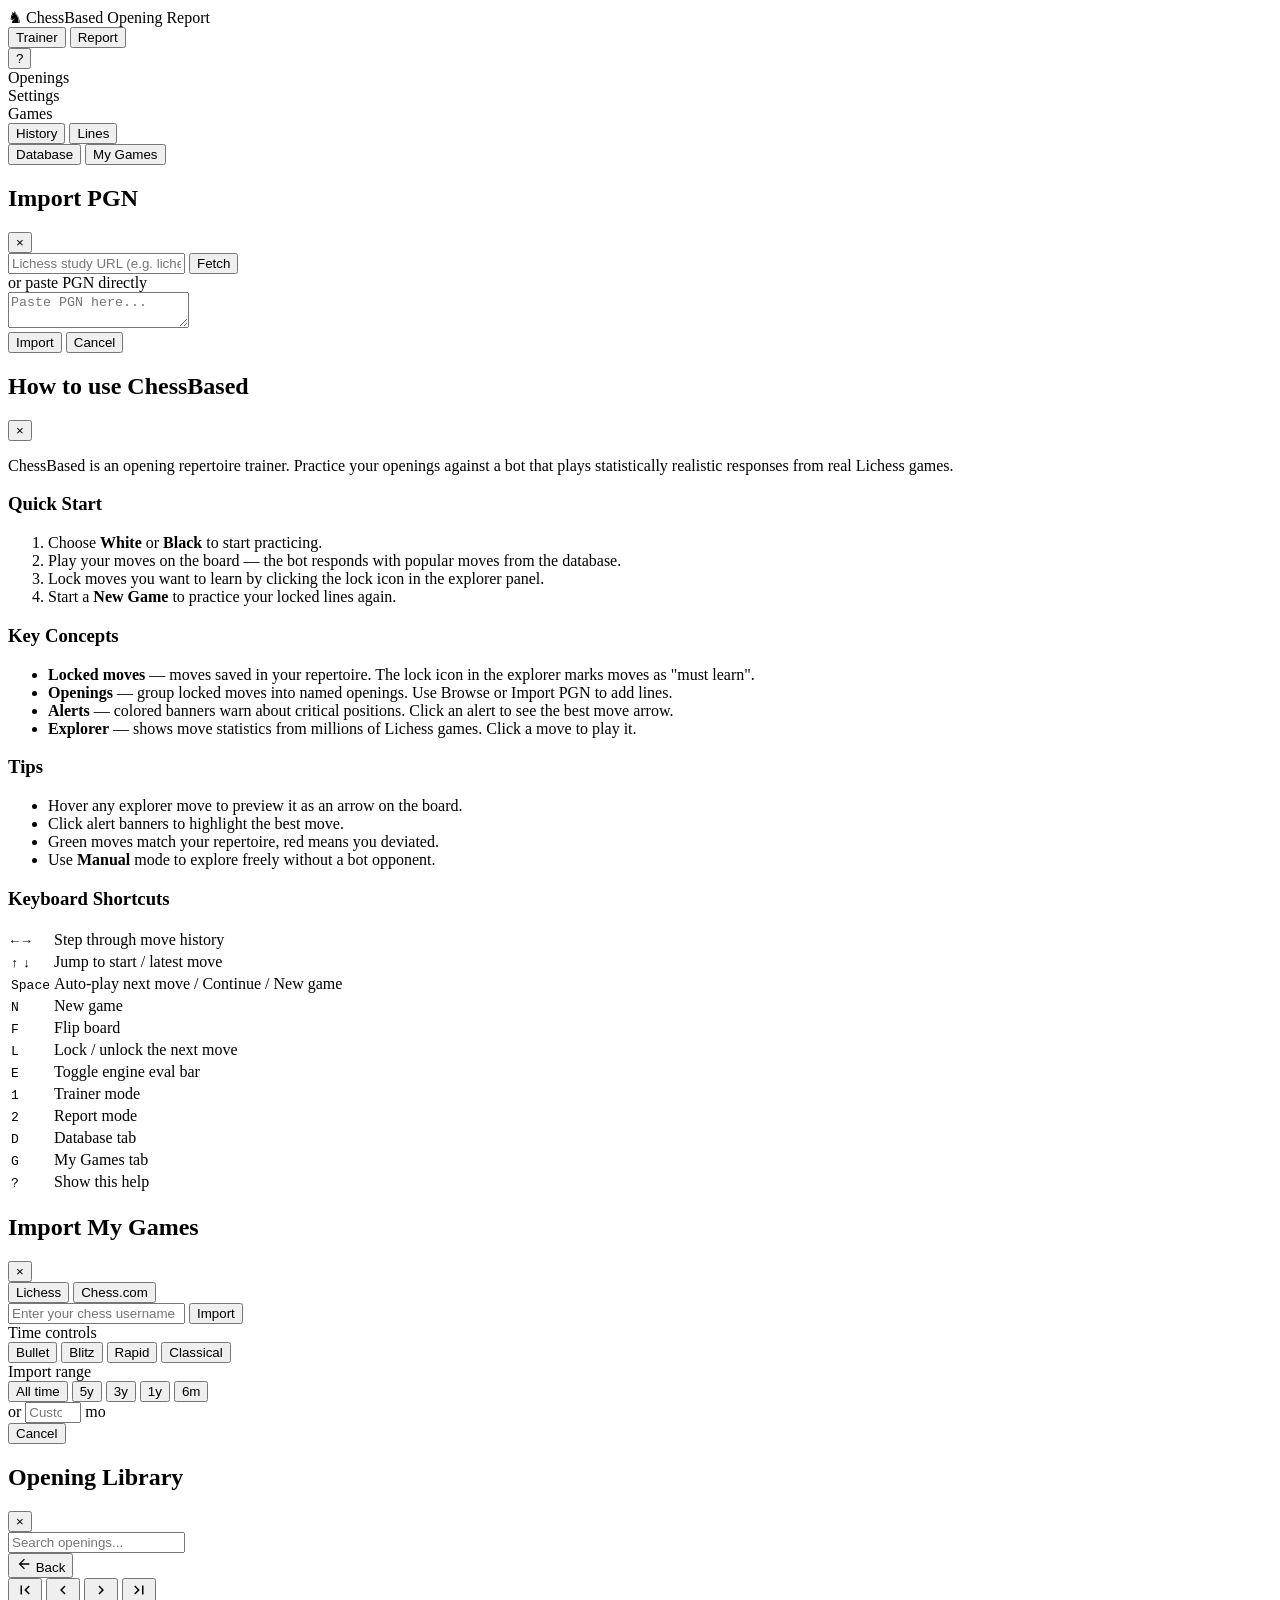
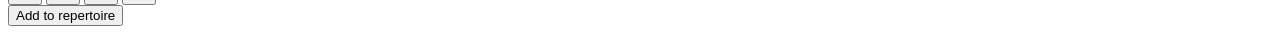
==== index.html @ 5a02ddf1 "Add tab navigation with mode morphing and centralized keyboard handling - Add top nav bar with Train" ====
<!DOCTYPE html>
<html lang="en">
<head>
  <meta charset="UTF-8" />
  <meta name="viewport" content="width=device-width, initial-scale=1.0, viewport-fit=cover" />
  <title>ChessBased — Opening Trainer</title>
  <link rel="icon" href="data:image/svg+xml,<svg xmlns='http://www.w3.org/2000/svg' viewBox='0 0 32 32'><rect width='32' height='32' rx='6' fill='%231a1a2e'/><text x='16' y='23' font-size='20' text-anchor='middle' fill='%23c9a84c'>♞</text></svg>" />
  <link rel="preconnect" href="https://fonts.googleapis.com" />
  <link rel="preconnect" href="https://fonts.gstatic.com" crossorigin />
  <link href="https://fonts.googleapis.com/css2?family=DM+Sans:ital,wght@0,400;0,500;0,600;0,700;1,400&family=JetBrains+Mono:wght@400;500;600;700&family=Playfair+Display:wght@600;700&display=swap" rel="stylesheet" />
</head>
<body>
  <div id="app" class="mode-trainer">
    <div id="app-nav">
      <div class="app-nav-brand">&#9822; ChessBased <span class="app-nav-brand-subtitle">Opening Report</span></div>
      <div class="app-nav-tabs" role="tablist">
        <button class="app-nav-tab selected" data-mode="trainer">Trainer</button>
        <button class="app-nav-tab" data-mode="report">Report</button>
        <div class="app-nav-indicator"></div>
      </div>
      <div class="app-nav-actions">
        <button id="nav-help-btn" class="btn icon" data-tooltip="Help &amp; shortcuts">?</button>
      </div>
    </div>
    <div id="app-content">
    <div id="left-sidebar">
      <div class="trainer-only">
        <div class="sidebar-section sidebar-section-openings">
          <div class="sidebar-section-header">Openings</div>
          <div id="system-picker"></div>
          <div id="repertoire-actions"></div>
        </div>
        <div class="sidebar-section">
          <div class="sidebar-section-header">Settings</div>
          <div id="config-inline"></div>
        </div>
        <div class="sidebar-section sidebar-section-games">
          <div id="games-section-header" class="sidebar-section-header">Games</div>
          <div id="recent-games-container"></div>
        </div>
      </div>
      <div id="report-page" class="report-page report-only"></div>
    </div>
    <div id="board-column">
      <div id="board-row">
        <div id="eval-bar">
          <div id="eval-fill"></div>
          <div id="eval-label"></div>
        </div>
        <div id="board"></div>
      </div>
      <div id="board-opening-label"></div>
      <div id="board-scroll">
        <div id="controls"></div>
        <div id="alert-banner"></div>
        <div id="history-toolbar">
          <div id="history-lines-toggle" class="segment-picker">
            <button class="segment-btn selected" data-history-lines-view="history" type="button">History</button>
            <button class="segment-btn" data-history-lines-view="lines" type="button">Lines</button>
          </div>
          <div id="move-actions"></div>
        </div>
        <div id="history-lines-body">
          <div id="moves"></div>
          <div id="opening-lines" class="hidden">
            <div id="opening-lines-pgn"></div>
          </div>
        </div>
      </div>
      <div id="report-board-controls" class="report-only"></div>
      <div id="mobile-tabs"></div>
      <div id="mobile-panel-moves" class="mobile-panel"></div>
      <div id="mobile-panel-explorer" class="mobile-panel"></div>
      <div id="mobile-panel-repertoire" class="mobile-panel"></div>
    </div>
    <div id="right-sidebar">
      <div class="trainer-only">
        <div id="status"></div>
        <div id="engine-lines" class="hidden"></div>
        <div id="sidebar-tabs" class="segment-picker">
          <button class="segment-btn selected" data-tab="database">Database</button>
          <button class="segment-btn" data-tab="personal">My Games</button>
        </div>
        <div id="tab-explorer" class="tab-panel">
          <div id="explorer-moves"></div>
        </div>
      </div>
      <div id="report-detail" class="report-only"></div>
    </div>
    </div>
    <div id="pgn-modal-overlay" class="drawer-overlay hidden"></div>
    <div id="pgn-modal" class="pgn-modal hidden">
      <div class="pgn-modal-header">
        <h2>Import PGN</h2>
        <button id="pgn-modal-close" class="btn icon ghost">&times;</button>
      </div>
      <div class="pgn-modal-body">
        <div class="study-url-row">
          <input id="study-url-input" type="text" placeholder="Lichess study URL (e.g. lichess.org/study/abc123)" />
          <button id="study-fetch-btn" class="btn btn-primary">Fetch</button>
        </div>
        <div class="pgn-separator"><span>or paste PGN directly</span></div>
        <textarea id="pgn-textarea" placeholder="Paste PGN here...&#10;&#10;Example:&#10;1. e4 e5 2. Nf3 Nc6 3. Bb5 a6"></textarea>
        <div id="pgn-result" class="pgn-result"></div>
        <div class="pgn-modal-actions">
          <button id="pgn-import-btn" class="btn btn-primary">Import</button>
          <button id="pgn-cancel-btn" class="btn">Cancel</button>
        </div>
      </div>
    </div>
    <div id="help-overlay" class="drawer-overlay hidden"></div>
    <div id="help-modal" class="help-modal hidden">
      <div class="help-modal-header">
        <h2>How to use ChessBased</h2>
        <button id="help-close" class="btn icon ghost">&times;</button>
      </div>
      <div class="help-modal-body">
        <p>ChessBased is an opening repertoire trainer. Practice your openings against a bot that plays statistically realistic responses from real Lichess games.</p>

        <h3>Quick Start</h3>
        <ol>
          <li>Choose <b>White</b> or <b>Black</b> to start practicing.</li>
          <li>Play your moves on the board &mdash; the bot responds with popular moves from the database.</li>
          <li>Lock moves you want to learn by clicking the lock icon in the explorer panel.</li>
          <li>Start a <b>New Game</b> to practice your locked lines again.</li>
        </ol>

        <h3>Key Concepts</h3>
        <ul>
          <li><b>Locked moves</b> &mdash; moves saved in your repertoire. The lock icon in the explorer marks moves as "must learn".</li>
          <li><b>Openings</b> &mdash; group locked moves into named openings. Use Browse or Import PGN to add lines.</li>
          <li><b>Alerts</b> &mdash; colored banners warn about critical positions. Click an alert to see the best move arrow.</li>
          <li><b>Explorer</b> &mdash; shows move statistics from millions of Lichess games. Click a move to play it.</li>
        </ul>

        <h3>Tips</h3>
        <ul>
          <li>Hover any explorer move to preview it as an arrow on the board.</li>
          <li>Click alert banners to highlight the best move.</li>
          <li><span class="help-color" style="background:var(--opportunity)"></span>Green moves match your repertoire, <span class="help-color" style="background:var(--danger)"></span>red means you deviated.</li>
          <li>Use <b>Manual</b> mode to explore freely without a bot opponent.</li>
        </ul>

        <h3>Keyboard Shortcuts</h3>
        <table class="help-shortcuts">
          <tr><td><kbd>&larr;</kbd> <kbd>&rarr;</kbd></td><td>Step through move history</td></tr>
          <tr><td><kbd>&uarr;</kbd> <kbd>&darr;</kbd></td><td>Jump to start / latest move</td></tr>
          <tr><td><kbd>Space</kbd></td><td>Auto-play next move / Continue / New game</td></tr>
          <tr><td><kbd>N</kbd></td><td>New game</td></tr>
          <tr><td><kbd>F</kbd></td><td>Flip board</td></tr>
          <tr><td><kbd>L</kbd></td><td>Lock / unlock the next move</td></tr>
          <tr><td><kbd>E</kbd></td><td>Toggle engine eval bar</td></tr>
          <tr><td><kbd>1</kbd></td><td>Trainer mode</td></tr>
          <tr><td><kbd>2</kbd></td><td>Report mode</td></tr>
          <tr><td><kbd>D</kbd></td><td>Database tab</td></tr>
          <tr><td><kbd>G</kbd></td><td>My Games tab</td></tr>
          <tr><td><kbd>?</kbd></td><td>Show this help</td></tr>
        </table>
      </div>
    </div>
    <div id="personal-import-overlay" class="drawer-overlay hidden"></div>
    <div id="personal-import-modal" class="pgn-modal hidden">
      <div class="pgn-modal-header">
        <h2>Import My Games</h2>
        <button id="personal-import-close" class="btn icon ghost">&times;</button>
      </div>
      <div class="pgn-modal-body">
        <div class="personal-platform-toggle">
          <div class="segment-picker">
            <button class="segment-btn selected" data-platform="lichess">Lichess</button>
            <button class="segment-btn" data-platform="chesscom">Chess.com</button>
          </div>
        </div>
        <div class="personal-username-row">
          <input id="personal-username" type="text" placeholder="Enter your chess username" autocomplete="off" data-1p-ignore />
          <button id="personal-import-btn" class="btn btn-primary">Import</button>
        </div>
        <div id="personal-filters" class="personal-filters">
          <div class="personal-filter-label">Time controls</div>
          <div class="chip-grid personal-speed-chips">
            <button class="chip selected" data-speed="bullet">Bullet</button>
            <button class="chip selected" data-speed="blitz">Blitz</button>
            <button class="chip selected" data-speed="rapid">Rapid</button>
            <button class="chip" data-speed="classical">Classical</button>
          </div>
        </div>
        <div id="personal-range-filters" class="personal-filters">
          <div class="personal-filter-label">Import range</div>
          <div class="import-range-row">
            <div class="segment-picker segment-sm import-range-picker">
              <button class="segment-btn selected" data-months="0">All time</button>
              <button class="segment-btn" data-months="60">5y</button>
              <button class="segment-btn" data-months="36">3y</button>
              <button class="segment-btn" data-months="12">1y</button>
              <button class="segment-btn" data-months="6">6m</button>
            </div>
            <span class="import-range-text">or</span>
            <input id="personal-months-input" type="number" min="1" max="999" placeholder="Custom" class="personal-months-input" />
            <span class="import-range-text">mo</span>
          </div>
        </div>
        <div id="personal-import-progress" class="personal-import-progress hidden">
          <div class="personal-progress-bar"><div class="personal-progress-fill"></div></div>
          <div class="personal-progress-text"></div>
          <button id="personal-import-cancel" class="btn">Cancel</button>
        </div>
        <div id="personal-import-result" class="pgn-result"></div>
      </div>
    </div>
    <div id="library-overlay" class="drawer-overlay hidden"></div>
    <div id="library-modal" class="library-modal hidden">
      <div class="library-modal-header">
        <h2>Opening Library</h2>
        <button id="library-close" class="btn icon ghost">&times;</button>
      </div>
      <div class="library-modal-body">
        <div id="library-list-area">
          <input id="library-search" type="text" placeholder="Search openings..." />
          <div id="library-results" class="library-results"></div>
          <div id="library-status" class="library-status"></div>
        </div>
        <div id="library-detail" class="library-detail hidden">
          <button id="library-detail-back" class="btn ghost">
            <svg viewBox="0 0 24 24" width="16" height="16"><path fill="currentColor" d="M20 11H7.83l5.59-5.59L12 4l-8 8 8 8 1.41-1.41L7.83 13H20v-2z"/></svg>
            Back
          </button>
          <div class="library-detail-title" id="library-detail-name"></div>
          <div class="library-detail-content">
            <div id="library-detail-board" class="library-detail-board"></div>
            <div class="library-detail-nav">
              <button id="library-detail-start" class="btn icon" title="Start">
                <svg viewBox="0 0 24 24" width="18" height="18"><path fill="currentColor" d="M18.41 16.59L13.82 12l4.59-4.59L17 6l-6 6 6 6zM6 6h2v12H6z"/></svg>
              </button>
              <button id="library-detail-prev" class="btn icon" title="Previous">
                <svg viewBox="0 0 24 24" width="18" height="18"><path fill="currentColor" d="M15.41 7.41L14 6l-6 6 6 6 1.41-1.41L10.83 12z"/></svg>
              </button>
              <span id="library-detail-counter" class="library-detail-counter"></span>
              <button id="library-detail-next" class="btn icon" title="Next">
                <svg viewBox="0 0 24 24" width="18" height="18"><path fill="currentColor" d="M10 6L8.59 7.41 13.17 12l-4.58 4.59L10 18l6-6z"/></svg>
              </button>
              <button id="library-detail-end" class="btn icon" title="End">
                <svg viewBox="0 0 24 24" width="18" height="18"><path fill="currentColor" d="M5.59 7.41L10.18 12l-4.59 4.59L7 18l6-6-6-6zM16 6h2v12h-2z"/></svg>
              </button>
            </div>
            <button id="library-detail-add" class="btn">Add to repertoire</button>
          </div>
        </div>
      </div>
    </div>
  </div>
  <script type="module" src="/src/main.ts"></script>
</body>
</html>
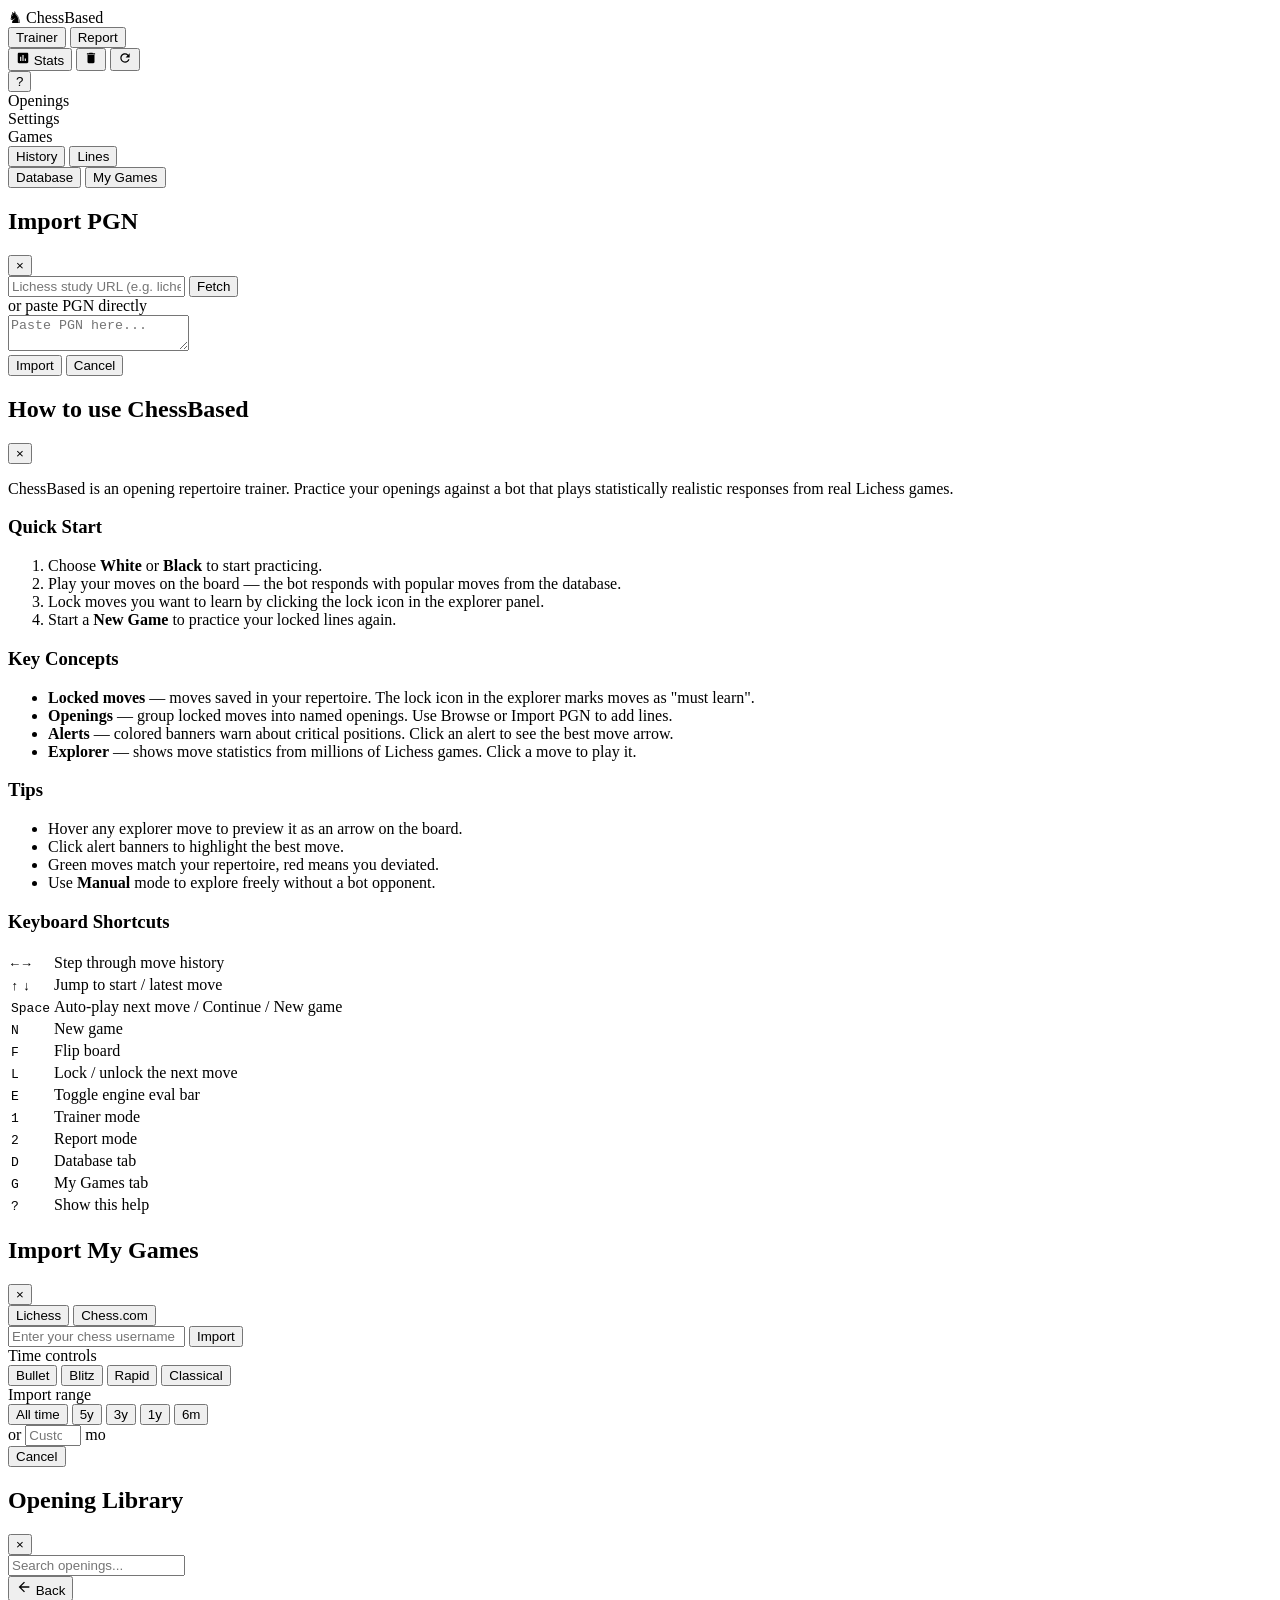
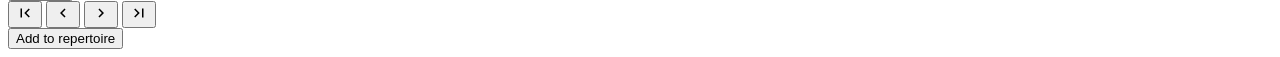
==== commit 486c16ce: "Collapsible report filters, topbar button refresh, and import all time controls - Report filter bar " ====
--- a/index.html
+++ b/index.html
@@ -12,13 +12,27 @@
 <body>
   <div id="app" class="mode-trainer">
     <div id="app-nav">
-      <div class="app-nav-brand">&#9822; ChessBased <span class="app-nav-brand-subtitle">Opening Report</span></div>
+      <div class="app-nav-brand">&#9822; ChessBased</div>
       <div class="app-nav-tabs" role="tablist">
         <button class="app-nav-tab selected" data-mode="trainer">Trainer</button>
         <button class="app-nav-tab" data-mode="report">Report</button>
         <div class="app-nav-indicator"></div>
       </div>
       <div class="app-nav-actions">
+        <div id="nav-user-identity" class="nav-user-identity hidden">
+          <button class="btn sm nav-stats-btn hidden" data-action="stats" title="Game statistics">
+            <svg viewBox="0 0 24 24" width="14" height="14"><path fill="currentColor" d="M19 3H5c-1.1 0-2 .9-2 2v14c0 1.1.9 2 2 2h14c1.1 0 2-.9 2-2V5c0-1.1-.9-2-2-2zM9 17H7v-7h2v7zm4 0h-2V7h2v10zm4 0h-2v-4h2v4z"/></svg>
+            Stats
+          </button>
+          <button class="btn icon sm nav-user-action" data-action="clear" title="Clear imported games">
+            <svg viewBox="0 0 24 24" width="14" height="14"><path fill="currentColor" d="M6 19c0 1.1.9 2 2 2h8c1.1 0 2-.9 2-2V7H6v12zM19 4h-3.5l-1-1h-5l-1 1H5v2h14V4z"/></svg>
+          </button>
+          <button class="btn icon sm nav-user-action" data-action="refresh" title="Refresh games">
+            <svg viewBox="0 0 24 24" width="14" height="14"><path fill="currentColor" d="M17.65 6.35A7.958 7.958 0 0012 4c-4.42 0-7.99 3.58-7.99 8s3.57 8 7.99 8c3.73 0 6.84-2.55 7.73-6h-2.08A5.99 5.99 0 0112 18c-3.31 0-6-2.69-6-6s2.69-6 6-6c1.66 0 3.14.69 4.22 1.78L13 11h7V4l-2.35 2.35z"/></svg>
+          </button>
+          <span class="nav-user-name"></span>
+          <span class="nav-user-count"></span>
+        </div>
         <button id="nav-help-btn" class="btn icon" data-tooltip="Help &amp; shortcuts">?</button>
       </div>
     </div>
@@ -50,6 +64,7 @@
         <div id="board"></div>
       </div>
       <div id="board-opening-label"></div>
+      <div id="report-board-controls" class="report-only"></div>
       <div id="board-scroll">
         <div id="controls"></div>
         <div id="alert-banner"></div>
@@ -67,7 +82,6 @@
           </div>
         </div>
       </div>
-      <div id="report-board-controls" class="report-only"></div>
       <div id="mobile-tabs"></div>
       <div id="mobile-panel-moves" class="mobile-panel"></div>
       <div id="mobile-panel-explorer" class="mobile-panel"></div>
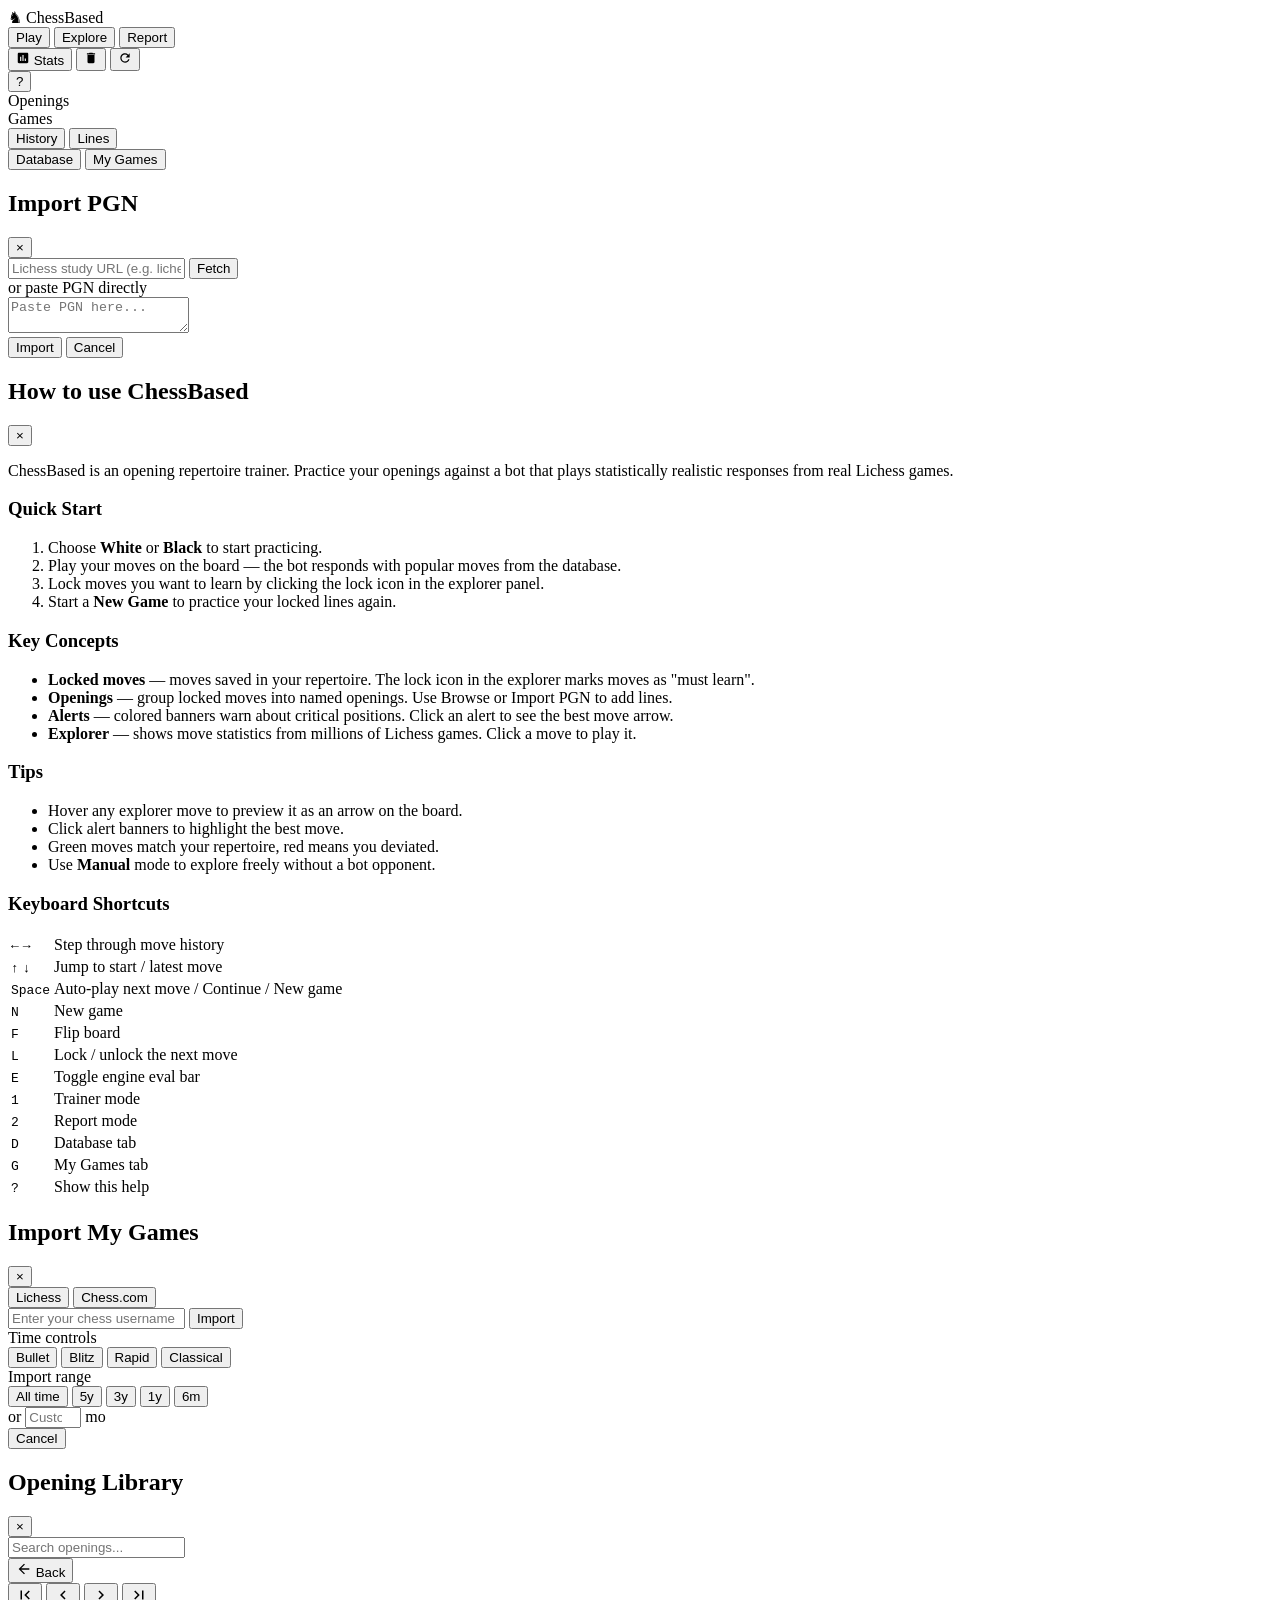
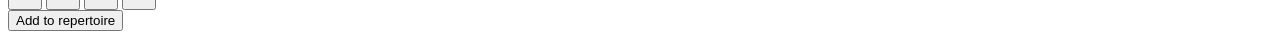
==== commit 5361c35a: "Add play mode with drill/strict/relaxed training, Stockfish opponent, and hint system Play tab with " ====
--- a/index.html
+++ b/index.html
@@ -10,11 +10,12 @@
   <link href="https://fonts.googleapis.com/css2?family=DM+Sans:ital,wght@0,400;0,500;0,600;0,700;1,400&family=JetBrains+Mono:wght@400;500;600;700&family=Playfair+Display:wght@600;700&display=swap" rel="stylesheet" />
 </head>
 <body>
-  <div id="app" class="mode-trainer">
+  <div id="app" class="mode-play">
     <div id="app-nav">
       <div class="app-nav-brand">&#9822; ChessBased</div>
       <div class="app-nav-tabs" role="tablist">
-        <button class="app-nav-tab selected" data-mode="trainer">Trainer</button>
+        <button class="app-nav-tab selected" data-mode="play">Play</button>
+        <button class="app-nav-tab" data-mode="explore">Explore</button>
         <button class="app-nav-tab" data-mode="report">Report</button>
         <div class="app-nav-indicator"></div>
       </div>
@@ -38,15 +39,11 @@
     </div>
     <div id="app-content">
     <div id="left-sidebar">
-      <div class="trainer-only">
+      <div class="explore-only">
         <div class="sidebar-section sidebar-section-openings">
           <div class="sidebar-section-header">Openings</div>
           <div id="system-picker"></div>
           <div id="repertoire-actions"></div>
-        </div>
-        <div class="sidebar-section">
-          <div class="sidebar-section-header">Settings</div>
-          <div id="config-inline"></div>
         </div>
         <div class="sidebar-section sidebar-section-games">
           <div id="games-section-header" class="sidebar-section-header">Games</div>
@@ -62,9 +59,11 @@
           <div id="eval-label"></div>
         </div>
         <div id="board"></div>
+        <div id="board-overlay" class="hidden"></div>
       </div>
       <div id="board-opening-label"></div>
       <div id="report-board-controls" class="report-only"></div>
+      <div id="play-board-controls" class="hidden"></div>
       <div id="board-scroll">
         <div id="controls"></div>
         <div id="alert-banner"></div>
@@ -88,7 +87,11 @@
       <div id="mobile-panel-repertoire" class="mobile-panel"></div>
     </div>
     <div id="right-sidebar">
-      <div class="trainer-only">
+      <div class="play-only">
+        <div id="play-setup"></div>
+        <div id="play-settings" class="hidden"></div>
+      </div>
+      <div class="explore-only">
         <div id="status"></div>
         <div id="engine-lines" class="hidden"></div>
         <div id="sidebar-tabs" class="segment-picker">
